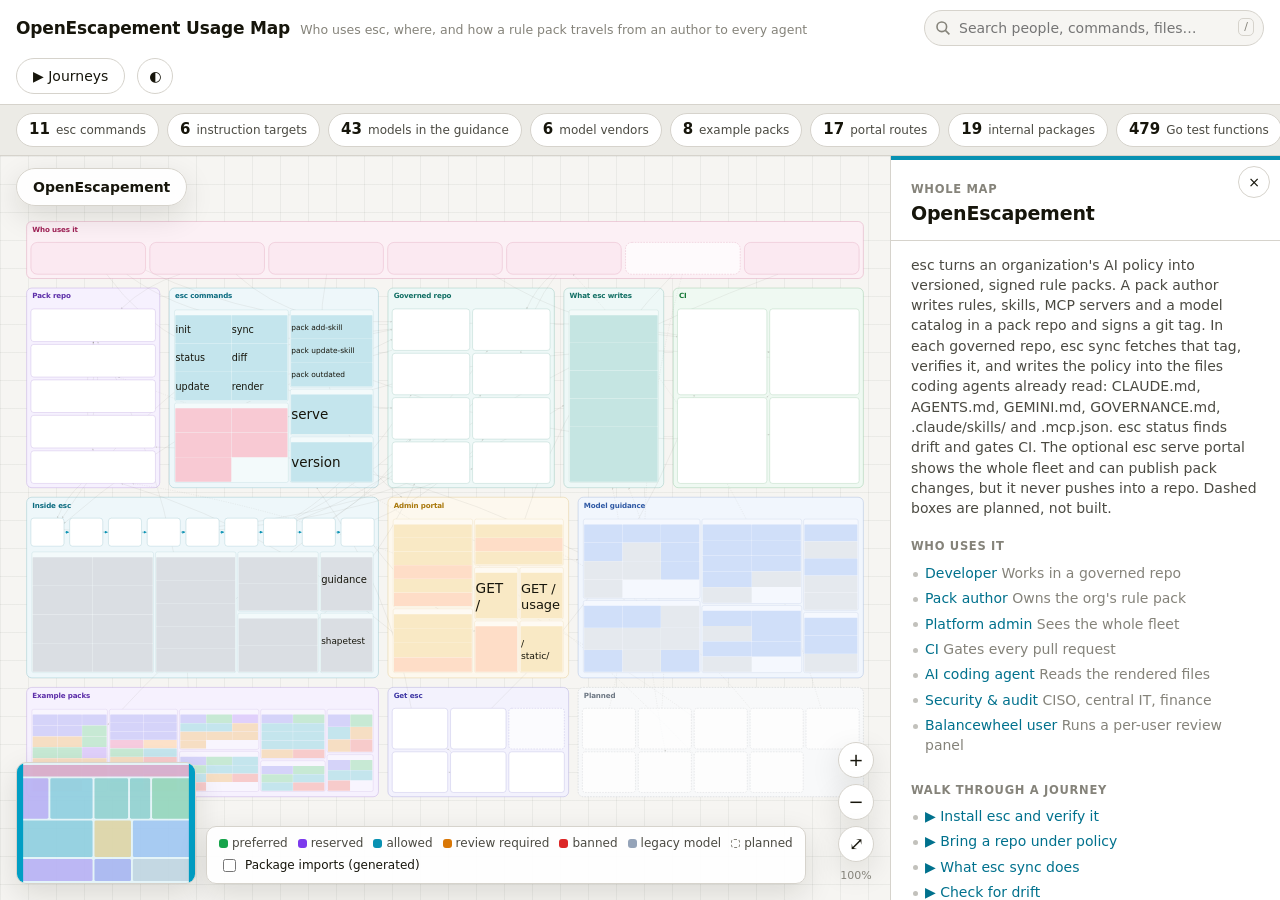
==== docs/usage-map/index.html @ 92bf3b39 "docs(usage-map): an interactive map of who uses esc and how Add docs/usage-map/, a zoomable page tha" ====
<!doctype html>
<html lang="en">
<head>
<meta charset="utf-8">
<meta name="viewport" content="width=device-width, initial-scale=1, viewport-fit=cover">
<title>OpenEscapement Usage Map</title>
<!-- Open this file straight from disk. Generated parts: data.generated.js (gitignored;
     go run ./docs/usage-map/gen --open). People, places, services and journeys: infra.js. Engine: app.js. -->
<style>
:root {
  color-scheme: light;
  --bg: #f6f5f2; --ground: #ecebe6; --surface: #ffffff; --ink: #16150b; --ink-2: #4b4a42; --ink-3: #85837a;
  --line: #d6d3cc; --accent: #009ec4; --accent-ink: #00718d; --focus: #009ec4; --warn: #b45309;
  --grid: rgba(22, 21, 11, .05);
  --person: #db2777; --core: #0891b2; --author: #7c3aed; --repo: #0d9488; --ci: #16a34a; --portal: #e8a20c;
  --release: #4f46e5; --vendor: #3b78e7; --observe: #e11d48; --data: #64748b; --ext: #f38020; --plan: #94a3b8;
  --shadow: 0 10px 30px rgba(22, 21, 11, .12);
}
@media (prefers-color-scheme: dark) {
  :root:not([data-theme="light"]) {
    color-scheme: dark;
    --bg: #0f1115; --ground: #14171d; --surface: #1a1e26; --ink: #eef0f3; --ink-2: #b5bac4; --ink-3: #7d8491;
    --line: #2c323d; --accent: #38bdf8; --accent-ink: #7dd3fc; --focus: #38bdf8; --warn: #fbbf24;
    --grid: rgba(255, 255, 255, .035); --shadow: 0 10px 30px rgba(0, 0, 0, .45);
  }
}
:root[data-theme="dark"] {
  color-scheme: dark;
  --bg: #0f1115; --ground: #14171d; --surface: #1a1e26; --ink: #eef0f3; --ink-2: #b5bac4; --ink-3: #7d8491;
  --line: #2c323d; --accent: #38bdf8; --accent-ink: #7dd3fc; --focus: #38bdf8; --warn: #fbbf24;
  --grid: rgba(255, 255, 255, .035); --shadow: 0 10px 30px rgba(0, 0, 0, .45);
}
* { box-sizing: border-box; }
[hidden] { display: none !important; }
html, body { height: 100%; margin: 0; }
body {
  background: var(--bg); color: var(--ink);
  font: 14px/1.45 ui-sans-serif, system-ui, -apple-system, "Segoe UI", Roboto, "Helvetica Neue", Arial, sans-serif;
  display: flex; flex-direction: column; overflow: hidden;
  padding-top: env(safe-area-inset-top, 0px);
}
button { font: inherit; color: inherit; }
:focus-visible { outline: 2px solid var(--focus); outline-offset: 2px; }
code, .mono, pre { font-family: ui-monospace, SFMono-Regular, Menlo, Consolas, monospace; }

/* ── top bar ─────────────────────────────────────────── */
.topbar {
  display: flex; align-items: center; gap: 12px; padding: 10px 16px;
  border-bottom: 1px solid var(--line); background: var(--surface); position: relative; z-index: 5; flex-wrap: wrap;
}
.brand { display: flex; align-items: baseline; gap: 10px; margin-right: auto; min-width: 0; }
.brand h1 { font-size: 17px; margin: 0; letter-spacing: -.01em; white-space: nowrap; }
.brand span { color: var(--ink-3); font-size: 12.5px; white-space: nowrap; overflow: hidden; text-overflow: ellipsis; }
.search-wrap { position: relative; flex: 0 1 340px; min-width: 180px; }
#search {
  width: 100%; height: 36px; border-radius: 99px; border: 1px solid var(--line); background: var(--bg);
  color: var(--ink); padding: 0 14px 0 34px; font: inherit;
}
#search:focus { border-color: var(--accent); outline: none; box-shadow: 0 0 0 3px color-mix(in srgb, var(--accent) 22%, transparent); }
.search-wrap svg { position: absolute; left: 11px; top: 10px; width: 16px; height: 16px; color: var(--ink-3); pointer-events: none; }
.kbd { position: absolute; right: 10px; top: 8px; font-size: 11px; color: var(--ink-3); border: 1px solid var(--line); border-radius: 5px; padding: 0 5px; pointer-events: none; }
#results {
  position: absolute; top: 42px; left: 0; right: 0; max-height: 60vh; overflow: auto; margin: 0; padding: 6px;
  list-style: none; background: var(--surface); border: 1px solid var(--line); border-radius: 12px; box-shadow: var(--shadow); z-index: 20;
}
#results li { display: flex; justify-content: space-between; gap: 10px; padding: 7px 10px; border-radius: 8px; cursor: pointer; }
#results li span { color: var(--ink-3); font-size: 12px; white-space: nowrap; }
#results li b { font-weight: 600; overflow: hidden; text-overflow: ellipsis; white-space: nowrap; }
#results li[aria-selected="true"], #results li:hover { background: color-mix(in srgb, var(--accent) 12%, transparent); }
#results li.empty { cursor: default; }
.btn {
  height: 36px; padding: 0 16px; border-radius: 99px; border: 1px solid var(--line); background: var(--surface);
  cursor: pointer; white-space: nowrap; display: inline-flex; align-items: center; gap: 6px;
}
.btn:hover { border-color: var(--ink-3); }
.btn.primary { background: var(--ink); color: var(--bg); border-color: var(--ink); }
.btn:disabled { opacity: .4; cursor: default; }
.icon { width: 36px; height: 36px; border-radius: 50%; border: 1px solid var(--line); background: var(--surface); cursor: pointer; display: inline-grid; place-items: center; padding: 0; }
.menu-wrap { position: relative; }
#flow-menu {
  position: absolute; right: 0; top: 42px; width: 260px; padding: 6px; background: var(--surface); border: 1px solid var(--line);
  border-radius: 12px; box-shadow: var(--shadow); z-index: 20; display: grid;
}
#flow-menu button { text-align: left; border: 0; background: none; padding: 9px 12px; border-radius: 8px; cursor: pointer; }
#flow-menu button:hover { background: color-mix(in srgb, var(--accent) 12%, transparent); }

/* ── stats strip ─────────────────────────────────────── */
#stats { display: flex; gap: 8px; padding: 8px 16px; overflow-x: auto; border-bottom: 1px solid var(--line); background: var(--ground); scrollbar-width: none; }
.stat-chip {
  display: flex; align-items: baseline; gap: 6px; padding: 5px 12px; border-radius: 99px; border: 1px solid var(--line);
  background: var(--surface); cursor: pointer; white-space: nowrap;
}
.stat-chip b { font-size: 15px; font-variant-numeric: tabular-nums; }
.stat-chip span { color: var(--ink-2); font-size: 12px; }
.stat-chip:hover { border-color: var(--accent); }

/* ── stage ───────────────────────────────────────────── */
.stage { flex: 1; display: flex; min-height: 0; position: relative; }
.canvas-wrap { flex: 1; position: relative; min-width: 0; overflow: hidden; background-color: var(--bg);
  background-image: linear-gradient(var(--grid) 1px, transparent 1px), linear-gradient(90deg, var(--grid) 1px, transparent 1px);
  background-size: 28px 28px; }
#map { width: 100%; height: 100%; display: block; touch-action: none; cursor: grab; user-select: none; -webkit-user-select: none; }
#map.panning { cursor: grabbing; }
#crumbs {
  position: absolute; left: 16px; top: 12px; display: flex; align-items: center; gap: 4px; flex-wrap: wrap; max-width: calc(100% - 32px);
  background: color-mix(in srgb, var(--surface) 90%, transparent); backdrop-filter: blur(8px); border: 1px solid var(--line);
  padding: 4px 6px; border-radius: 99px; box-shadow: var(--shadow);
}
#crumbs button { border: 0; background: none; padding: 4px 10px; border-radius: 99px; cursor: pointer; color: var(--ink-2); }
#crumbs button:hover { background: color-mix(in srgb, var(--accent) 12%, transparent); color: var(--ink); }
#crumbs button[aria-current] { color: var(--ink); font-weight: 600; }
#crumbs .sep { color: var(--ink-3); }
.controls { position: absolute; right: 16px; bottom: calc(16px + env(safe-area-inset-bottom, 0px)); display: flex; flex-direction: column; gap: 6px; align-items: center; }
.controls .icon { box-shadow: var(--shadow); font-size: 18px; }
#zoom-level { font-size: 11px; color: var(--ink-3); font-variant-numeric: tabular-nums; }
.legend {
  position: absolute; left: 16px; bottom: calc(16px + env(safe-area-inset-bottom, 0px)); display: flex; gap: 10px; align-items: flex-end; flex-wrap: wrap;
}
#minimap { width: 180px; height: 122px; background: color-mix(in srgb, var(--surface) 92%, transparent); border: 1px solid var(--line); border-radius: 10px; box-shadow: var(--shadow); cursor: crosshair; }
.mm-c { opacity: .35; }
.mm-view { fill: color-mix(in srgb, var(--accent) 10%, transparent); stroke: var(--accent); stroke-width: 14; vector-effect: non-scaling-stroke; }
.key {
  background: color-mix(in srgb, var(--surface) 92%, transparent); border: 1px solid var(--line); border-radius: 10px; box-shadow: var(--shadow);
  padding: 8px 12px; font-size: 12px; display: grid; gap: 4px; color: var(--ink-2);
}
.key label { display: flex; gap: 6px; align-items: center; cursor: pointer; color: var(--ink); }
.key .row { display: flex; gap: 10px; flex-wrap: wrap; }
.dot { display: inline-block; width: 9px; height: 9px; border-radius: 3px; vertical-align: -1px; margin-right: 4px; }
.flow-on .legend { display: none; }
#tip {
  position: absolute; pointer-events: none; background: var(--ink); color: var(--bg); padding: 6px 10px; border-radius: 8px;
  font-size: 12px; display: grid; max-width: 240px; z-index: 6;
}
#tip span { opacity: .7; font-size: 11px; }
#flowbar {
  position: absolute; left: 50%; transform: translateX(-50%); bottom: calc(16px + env(safe-area-inset-bottom, 0px)); width: min(560px, calc(100% - 32px));
  background: var(--surface); border: 1px solid var(--line); border-radius: 16px; box-shadow: var(--shadow); padding: 14px 16px; z-index: 7;
}
.fb-top { display: flex; align-items: center; gap: 8px; }
.fb-top .icon { margin-left: auto; width: 30px; height: 30px; }
.fb-desc { margin: 2px 0 8px; font-size: 12.5px; }
.fb-text { margin: 0 0 10px; }
.fb-dots { display: flex; gap: 5px; margin-bottom: 10px; flex-wrap: wrap; }
.fb-dots button { width: 22px; height: 6px; border-radius: 3px; border: 0; background: var(--line); cursor: pointer; padding: 0; }
.fb-dots button.on { background: var(--accent); }
.fb-ctrl { display: flex; gap: 8px; justify-content: flex-end; }

/* ── panel ───────────────────────────────────────────── */
#panel {
  width: 390px; flex: none; border-left: 1px solid var(--line); background: var(--surface); overflow: auto; display: none;
  padding-bottom: env(safe-area-inset-bottom, 0px);
}
#panel.open { display: block; }
#panel-close { position: sticky; top: 10px; float: right; margin: 10px 10px 0 0; z-index: 2; width: 32px; height: 32px; }
#panel-open { display: none; }
.stage:not(:has(#panel.open)) #panel-open { display: inline-grid; position: absolute; right: 16px; top: 12px; box-shadow: var(--shadow); }
.p-head { padding: 18px 20px 12px; border-bottom: 1px solid var(--line); border-top: 4px solid var(--tone); }
.p-head h2 { margin: 2px 0 0; font-size: 19px; letter-spacing: -.01em; overflow-wrap: anywhere; }
.p-kind { font-size: 11.5px; text-transform: uppercase; letter-spacing: .06em; color: var(--ink-3); font-weight: 600; }
.p-desc { margin: 14px 20px 4px; color: var(--ink-2); }
.p-sec { padding: 10px 20px; }
.p-sec h3 { font-size: 11.5px; text-transform: uppercase; letter-spacing: .06em; color: var(--ink-3); margin: 6px 0 8px; }
.p-list { margin: 0; padding: 0; list-style: none; display: grid; gap: 5px; }
.p-list li { position: relative; padding-left: 14px; }
.p-list.actions li { display: flex; flex-wrap: wrap; align-items: baseline; gap: 4px; padding-left: 0; }
.p-list:not(.actions) > li::before { content: ""; position: absolute; left: 2px; top: .62em; width: 5px; height: 5px; border-radius: 50%; background: var(--ink-3); opacity: .5; }
.linkish { border: 0; background: none; padding: 0; color: var(--accent-ink); cursor: pointer; text-align: left; font-weight: 500; }
.linkish:hover { text-decoration: underline; }
.muted { color: var(--ink-3); }
.dir { color: var(--ink-3); width: 1.1em; display: inline-block; }
.file { display: inline-flex; gap: 8px; align-items: baseline; min-width: 0; }
.file a { color: var(--accent-ink); font-family: ui-monospace, SFMono-Regular, Menlo, monospace; font-size: 12px; word-break: break-all; text-decoration: none; }
.file a:hover { text-decoration: underline; }
.file a.editor { font-family: inherit; font-size: 11px; color: var(--ink-3); border: 1px solid var(--line); border-radius: 99px; padding: 0 7px; }
.chips { display: flex; flex-wrap: wrap; gap: 5px; }
.chip { font-size: 11.5px; border: 1px solid var(--line); border-radius: 99px; padding: 1px 8px; background: var(--bg); }
.chip.flag { font-size: 10.5px; padding: 0 6px; }
.chip.warn { color: var(--warn); border-color: color-mix(in srgb, var(--warn) 45%, var(--line)); }
.p-filter { width: 100%; height: 34px; border: 1px solid var(--line); border-radius: 8px; background: var(--bg); color: var(--ink); padding: 0 10px; margin-bottom: 8px; font: inherit; }
.p-filter:focus { outline: none; border-color: var(--accent); }
.code { background: var(--bg); border: 1px solid var(--line); border-radius: 8px; padding: 10px 12px; margin: 0; font-size: 12px; white-space: pre-wrap; word-break: break-all; }
.stat-grid { display: grid; grid-template-columns: 1fr 1fr; gap: 8px; padding: 12px 20px 0; }
.stat { border: 1px solid var(--line); border-radius: 10px; padding: 10px 12px; display: grid; }
.stat b { font-size: 22px; font-variant-numeric: tabular-nums; }
.stat span { color: var(--ink-3); font-size: 12px; }
.missing { margin: auto; max-width: 520px; padding: 24px; }
.missing h2 { margin: 0 0 8px; }
.missing p { color: var(--ink-2); }
.planned-note { margin: 14px 20px 0; padding: 8px 12px; border: 1px dashed var(--warn); border-radius: 8px; color: var(--warn); font-size: 12.5px; }
.p-plain { margin: 0; color: var(--ink-2); }
.fb-cmd { margin: 0 0 10px; }
.gen { padding: 14px 20px 22px; font-size: 11.5px; color: var(--ink-3); border-top: 1px solid var(--line); margin-top: 12px; }

/* ── SVG map ─────────────────────────────────────────── */
#map text { fill: var(--ink); font-family: ui-sans-serif, system-ui, -apple-system, "Segoe UI", Roboto, sans-serif; pointer-events: none; }
.tone-person { --tone: var(--person); } .tone-core { --tone: var(--core); } .tone-author { --tone: var(--author); }
.tone-repo { --tone: var(--repo); } .tone-ci { --tone: var(--ci); } .tone-portal { --tone: var(--portal); }
.tone-release { --tone: var(--release); } .tone-vendor { --tone: var(--vendor); } .tone-observe { --tone: var(--observe); }
.tone-data { --tone: var(--data); } .tone-ext { --tone: var(--ext); } .tone-plan { --tone: var(--plan); }
.mm-c { fill: var(--tone); }
.cluster-bg { fill: color-mix(in srgb, var(--tone) 7%, var(--surface)); stroke: color-mix(in srgb, var(--tone) 45%, var(--line)); stroke-width: 1.5; }
.cluster { cursor: zoom-in; }
.cl-title { font-weight: 700; letter-spacing: -.02em; }
#map .cl-title { fill: color-mix(in srgb, var(--tone) 70%, var(--ink)); }
#map .cl-sub { fill: var(--ink-2); }
.node { cursor: pointer; }
.node-bg { fill: var(--surface); stroke: color-mix(in srgb, var(--tone) 40%, var(--line)); stroke-width: 1.2; transition: stroke .15s, stroke-width .15s; }
.node:hover .node-bg, .node.hl .node-bg { stroke: var(--tone); stroke-width: 2.4; }
.node.peer .node-bg { stroke: var(--accent); stroke-width: 2; }
#map .n-title { font-weight: 650; }
#map .n-sub { fill: var(--ink-2); }
#map .n-fact { fill: var(--ink-2); }
.group-bg { fill: color-mix(in srgb, var(--tone) 5%, var(--surface)); stroke: color-mix(in srgb, var(--tone) 35%, var(--line)); stroke-width: .8; }
.group { cursor: zoom-in; }
.group:hover .group-bg, .group.hl .group-bg { stroke: var(--tone); stroke-width: 1.4; }
.group.peer .group-bg { stroke: var(--accent); stroke-width: 1.4; }
#map .grp-title { font-weight: 650; fill: color-mix(in srgb, var(--tone) 60%, var(--ink)); }
.item { cursor: pointer; --c: var(--core); }
.item-bg { fill: color-mix(in srgb, var(--c) 24%, var(--surface)); stroke: none; }
.item:hover .item-bg, .item.hl .item-bg { stroke: var(--ink); stroke-width: .5; }
.item.peer .item-bg { stroke: var(--accent); stroke-width: .6; }
#map .item-detail { fill: var(--ink-2); font-family: ui-monospace, SFMono-Regular, Menlo, monospace; }
.persona .node-bg { fill: color-mix(in srgb, var(--tone) 10%, var(--surface)); }
/* planned parts: dashed outline, faded fill, a PLANNED tag */
.planned > .node-bg, .planned > .cluster-bg, .planned > .group-bg { stroke-dasharray: 7 5; }
.planned > .node-bg, .planned > .group-bg { fill: color-mix(in srgb, var(--surface) 70%, transparent); }
.item.planned .item-bg { fill: color-mix(in srgb, var(--c) 10%, var(--surface)); stroke: color-mix(in srgb, var(--c) 50%, var(--line)); stroke-width: .3; stroke-dasharray: 1 .8; }
#map .planned-tag { fill: var(--warn); font-weight: 700; letter-spacing: .08em; }
.dot.planned-dot { background: transparent; border: 1.5px dashed var(--ink-3); }
.edge.kind-planned .edge-line { stroke-dasharray: 5 5; }
.pipe { stroke: var(--tone, var(--core)); stroke-width: 2.5; fill: none; }

.edge-line { fill: none; stroke: var(--ink-3); stroke-width: 1.4; opacity: .32; transition: opacity .15s; }
.edge.kind-retired .edge-line { stroke-dasharray: 5 5; }
.edge.derived { display: none; }
.edge.derived .edge-line { stroke: var(--accent); stroke-width: .8; }
.show-derived .edge.derived, .edge.derived.hl { display: inline; }
.show-derived .edge.derived .edge-line { opacity: .16; }
.edge-label { display: none; }
#map .edge-label { fill: var(--ink-2); paint-order: stroke; stroke: var(--bg); stroke-width: 3px; font-weight: 600; }
.edge.hl .edge-label { display: inline; }
.edge.hl .edge-line { opacity: 1; stroke: var(--accent); stroke-width: 2.4; stroke-dasharray: 7 5; animation: march 1s linear infinite; }
.edge.derived.hl .edge-line { stroke-width: 1.2; }
.focusing .edge:not(.hl) .edge-line { opacity: .07; }
@keyframes march { to { stroke-dashoffset: -12; } }
.flow-line { fill: none; stroke: var(--observe); stroke-width: 3.5; stroke-dasharray: 9 6; animation: march 0.9s linear infinite; }
.flow-badge circle { fill: var(--observe); }
#map .flow-badge text { fill: #fff; font-weight: 700; }
/* Edges never take clicks or hover, so a raised edge cannot block the box under it. */
.layer-edges, .layer-edgesTop { pointer-events: none; }
.flowing .layer-edges, .flowing .layer-edgesTop { opacity: .25; }
.flowing .node:not(.in-flow), .flowing .item:not(.in-flow), .flowing .group:not(.in-flow) { opacity: .45; }
.flow-now .node-bg, .flow-now .group-bg, .flow-now .item-bg { stroke: var(--observe) !important; stroke-width: 3 !important; }
@media (prefers-reduced-motion: reduce) { .edge.hl .edge-line, .flow-line { animation: none; } }

/* level of detail: app.js sets hide-<tier> when that text tier is too small to read */
.hide-t30 .t30, .hide-t22 .t22, .hide-t16 .t16, .hide-t12 .t12, .hide-t9 .t9, .hide-t7 .t7, .hide-t5_5 .t5_5,
.hide-t4_2 .t4_2, .hide-t3_2 .t3_2, .hide-t2_4 .t2_4, .hide-t1_8 .t1_8, .hide-t1_3 .t1_3 { display: none; }
.huge-t30 .t30, .huge-t22 .t22, .huge-t16 .t16, .huge-t12 .t12, .huge-t9 .t9 { opacity: .12; }

/* ── small screens: the panel becomes a bottom sheet ─── */
@media (max-width: 760px) {
  .brand span, .kbd, #stats { display: none; }
  .topbar { gap: 8px; padding: 8px 12px; }
  .search-wrap { order: 3; flex: 1 0 100%; }
  #panel { position: absolute; left: 0; right: 0; bottom: 0; width: auto; max-height: 58%; border-left: 0; border-top: 1px solid var(--line);
    border-radius: 16px 16px 0 0; box-shadow: var(--shadow); z-index: 8; }
  .key { display: none; }
  #minimap { width: 120px; height: 82px; }
  .stage:not(:has(#panel.open)) #panel-open { top: auto; bottom: calc(16px + env(safe-area-inset-bottom, 0px)); right: 66px; }
}
</style>
</head>
<body>
<header class="topbar">
  <div class="brand"><h1 id="brand-title"></h1><span id="brand-sub"></span></div>
  <div class="search-wrap">
    <svg viewBox="0 0 20 20" fill="none" stroke="currentColor" stroke-width="2" aria-hidden="true"><circle cx="8.5" cy="8.5" r="6"/><path d="m13 13 5 5"/></svg>
    <input id="search" type="search" placeholder="Search people, commands, files…" autocomplete="off" aria-label="Search the map" aria-controls="results">
    <span class="kbd">/</span>
    <ul id="results" role="listbox" hidden></ul>
  </div>
  <div class="menu-wrap">
    <button id="flows-btn" class="btn" type="button" aria-haspopup="menu" aria-expanded="false">▶ Journeys</button>
    <div id="flow-menu" role="menu" hidden></div>
  </div>
  <button id="theme" class="icon" type="button" aria-label="Switch light or dark theme">◐</button>
</header>
<nav id="stats" aria-label="Size of the system"></nav>
<main class="stage">
  <div class="canvas-wrap">
    <svg id="map" role="img" aria-label="Zoomable usage map">
      <defs>
        <marker id="arrow" viewBox="0 0 10 10" refX="9" refY="5" markerWidth="6" markerHeight="6" orient="auto-start-reverse"><path d="M0,0 L10,5 L0,10 z" fill="var(--ink-3)"/></marker>
        <marker id="arrow-pipe" viewBox="0 0 10 10" refX="9" refY="5" markerWidth="5" markerHeight="5" orient="auto"><path d="M0,0 L10,5 L0,10 z" fill="var(--core)"/></marker>
        <marker id="arrow-flow" viewBox="0 0 10 10" refX="9" refY="5" markerWidth="4" markerHeight="4" orient="auto"><path d="M0,0 L10,5 L0,10 z" fill="var(--observe)"/></marker>
      </defs>
      <g id="world"></g>
    </svg>
    <nav id="crumbs" aria-label="Where you are"></nav>
    <div id="tip" hidden></div>
    <div class="legend">
      <svg id="minimap" aria-label="Overview: click to move there"></svg>
      <div class="key">
        <div class="row" id="key-rows"></div>
        <label><input id="toggle-derived" type="checkbox"> <span id="derived-label"></span></label>
      </div>
    </div>
    <div class="controls">
      <button id="zoom-in" class="icon" type="button" aria-label="Zoom in">+</button>
      <button id="zoom-out" class="icon" type="button" aria-label="Zoom out">−</button>
      <button id="zoom-fit" class="icon" type="button" aria-label="Show the whole system">⤢</button>
      <span id="zoom-level" aria-live="polite"></span>
    </div>
    <section id="flowbar" hidden aria-live="polite"></section>
    <button id="panel-open" class="icon" type="button" aria-label="Show details">i</button>
  </div>
  <aside id="panel" class="open" aria-label="Details">
    <button id="panel-close" class="icon" type="button" aria-label="Hide details">×</button>
    <div id="panel-body"></div>
    <p id="gen-info" class="gen"></p>
  </aside>
</main>
<script src="data.generated.js"></script>
<script src="infra.js"></script>
<script src="app.js"></script>
</body>
</html>
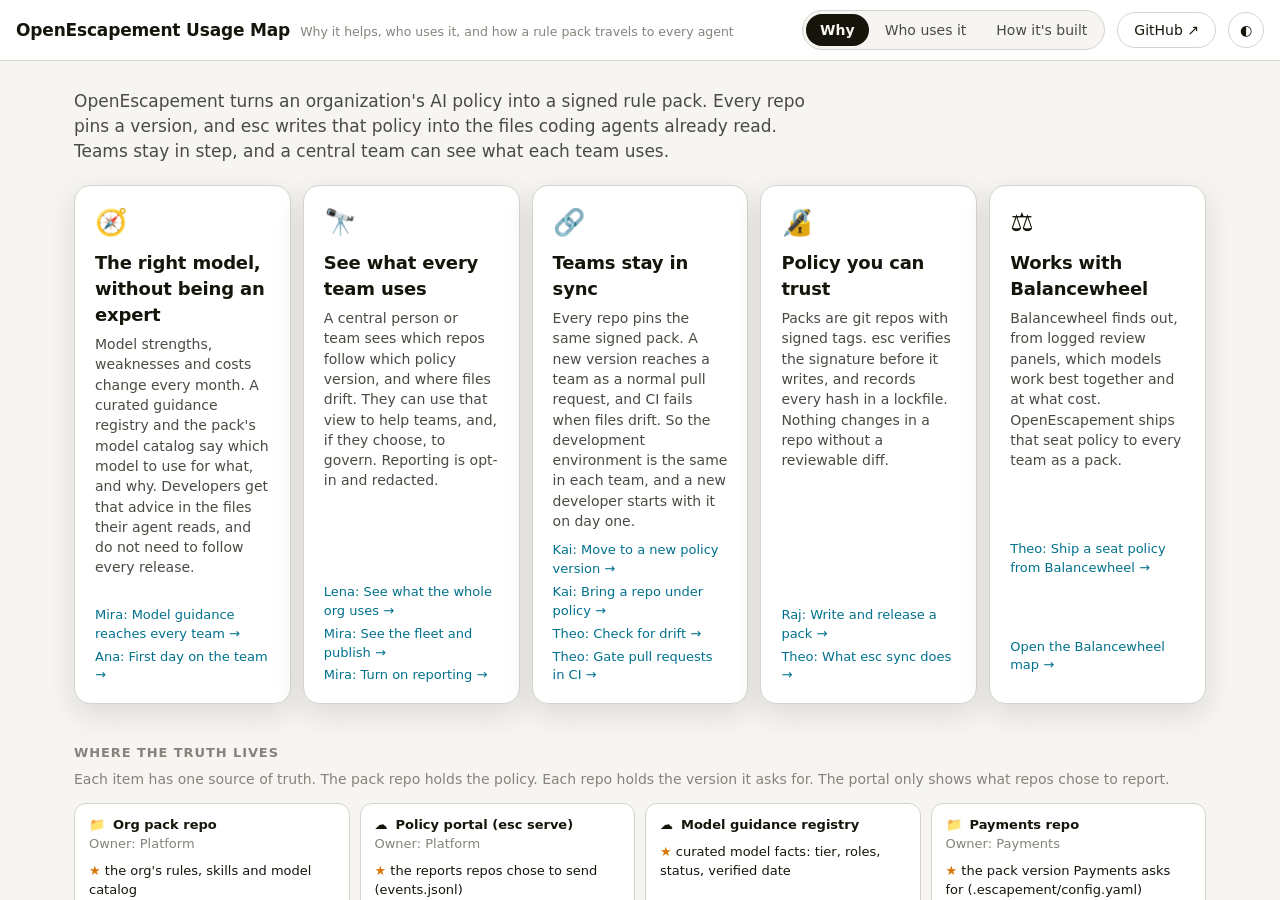
==== commit 9054bb86: "docs(usage-map): the map tells why, who and how The map showed the architecture and the journeys on " ====
--- a/docs/usage-map/index.html
+++ b/docs/usage-map/index.html
@@ -4,8 +4,9 @@
 <meta charset="utf-8">
 <meta name="viewport" content="width=device-width, initial-scale=1, viewport-fit=cover">
 <title>OpenEscapement Usage Map</title>
-<!-- Open this file straight from disk. Generated parts: data.generated.js (gitignored;
-     go run ./docs/usage-map/gen --open). People, places, services and journeys: infra.js. Engine: app.js. -->
+<!-- Open this file straight from disk. Generated parts: data.generated.js (committed; regenerate with
+     go run ./docs/usage-map/gen --open). Map boxes: infra.js. Map engine: app.js.
+     Why and Who tabs: stories-data.js (strict JSON, checked by the generator) drawn by stories.js. -->
 <style>
 :root {
   color-scheme: light;
@@ -48,10 +49,10 @@
   display: flex; align-items: center; gap: 12px; padding: 10px 16px;
   border-bottom: 1px solid var(--line); background: var(--surface); position: relative; z-index: 5; flex-wrap: wrap;
 }
-.brand { display: flex; align-items: baseline; gap: 10px; margin-right: auto; min-width: 0; }
-.brand h1 { font-size: 17px; margin: 0; letter-spacing: -.01em; white-space: nowrap; }
+.brand { display: flex; align-items: baseline; gap: 10px; margin-right: auto; min-width: 0; flex: 1 1 0; overflow: hidden; }
+.brand h1 { font-size: 17px; margin: 0; letter-spacing: -.01em; white-space: nowrap; overflow: hidden; text-overflow: ellipsis; min-width: 0; }
 .brand span { color: var(--ink-3); font-size: 12.5px; white-space: nowrap; overflow: hidden; text-overflow: ellipsis; }
-.search-wrap { position: relative; flex: 0 1 340px; min-width: 180px; }
+.search-wrap { position: relative; flex: 0 1 280px; min-width: 150px; }
 #search {
   width: 100%; height: 36px; border-radius: 99px; border: 1px solid var(--line); background: var(--bg);
   color: var(--ink); padding: 0 14px 0 34px; font: inherit;
@@ -76,13 +77,6 @@
 .btn.primary { background: var(--ink); color: var(--bg); border-color: var(--ink); }
 .btn:disabled { opacity: .4; cursor: default; }
 .icon { width: 36px; height: 36px; border-radius: 50%; border: 1px solid var(--line); background: var(--surface); cursor: pointer; display: inline-grid; place-items: center; padding: 0; }
-.menu-wrap { position: relative; }
-#flow-menu {
-  position: absolute; right: 0; top: 42px; width: 260px; padding: 6px; background: var(--surface); border: 1px solid var(--line);
-  border-radius: 12px; box-shadow: var(--shadow); z-index: 20; display: grid;
-}
-#flow-menu button { text-align: left; border: 0; background: none; padding: 9px 12px; border-radius: 8px; cursor: pointer; }
-#flow-menu button:hover { background: color-mix(in srgb, var(--accent) 12%, transparent); }
 
 /* ── stats strip ─────────────────────────────────────── */
 #stats { display: flex; gap: 8px; padding: 8px 16px; overflow-x: auto; border-bottom: 1px solid var(--line); background: var(--ground); scrollbar-width: none; }
@@ -126,24 +120,11 @@
 .key label { display: flex; gap: 6px; align-items: center; cursor: pointer; color: var(--ink); }
 .key .row { display: flex; gap: 10px; flex-wrap: wrap; }
 .dot { display: inline-block; width: 9px; height: 9px; border-radius: 3px; vertical-align: -1px; margin-right: 4px; }
-.flow-on .legend { display: none; }
 #tip {
   position: absolute; pointer-events: none; background: var(--ink); color: var(--bg); padding: 6px 10px; border-radius: 8px;
   font-size: 12px; display: grid; max-width: 240px; z-index: 6;
 }
 #tip span { opacity: .7; font-size: 11px; }
-#flowbar {
-  position: absolute; left: 50%; transform: translateX(-50%); bottom: calc(16px + env(safe-area-inset-bottom, 0px)); width: min(560px, calc(100% - 32px));
-  background: var(--surface); border: 1px solid var(--line); border-radius: 16px; box-shadow: var(--shadow); padding: 14px 16px; z-index: 7;
-}
-.fb-top { display: flex; align-items: center; gap: 8px; }
-.fb-top .icon { margin-left: auto; width: 30px; height: 30px; }
-.fb-desc { margin: 2px 0 8px; font-size: 12.5px; }
-.fb-text { margin: 0 0 10px; }
-.fb-dots { display: flex; gap: 5px; margin-bottom: 10px; flex-wrap: wrap; }
-.fb-dots button { width: 22px; height: 6px; border-radius: 3px; border: 0; background: var(--line); cursor: pointer; padding: 0; }
-.fb-dots button.on { background: var(--accent); }
-.fb-ctrl { display: flex; gap: 8px; justify-content: flex-end; }
 
 /* ── panel ───────────────────────────────────────────── */
 #panel {
@@ -165,6 +146,7 @@
 .p-list.actions li { display: flex; flex-wrap: wrap; align-items: baseline; gap: 4px; padding-left: 0; }
 .p-list:not(.actions) > li::before { content: ""; position: absolute; left: 2px; top: .62em; width: 5px; height: 5px; border-radius: 50%; background: var(--ink-3); opacity: .5; }
 .linkish { border: 0; background: none; padding: 0; color: var(--accent-ink); cursor: pointer; text-align: left; font-weight: 500; }
+a.linkish { text-decoration: none; }
 .linkish:hover { text-decoration: underline; }
 .muted { color: var(--ink-3); }
 .dir { color: var(--ink-3); width: 1.1em; display: inline-block; }
@@ -188,7 +170,6 @@
 .missing p { color: var(--ink-2); }
 .planned-note { margin: 14px 20px 0; padding: 8px 12px; border: 1px dashed var(--warn); border-radius: 8px; color: var(--warn); font-size: 12.5px; }
 .p-plain { margin: 0; color: var(--ink-2); }
-.fb-cmd { margin: 0 0 10px; }
 .gen { padding: 14px 20px 22px; font-size: 11.5px; color: var(--ink-3); border-top: 1px solid var(--line); margin-top: 12px; }
 
 /* ── SVG map ─────────────────────────────────────────── */
@@ -243,26 +224,154 @@
 .edge.derived.hl .edge-line { stroke-width: 1.2; }
 .focusing .edge:not(.hl) .edge-line { opacity: .07; }
 @keyframes march { to { stroke-dashoffset: -12; } }
-.flow-line { fill: none; stroke: var(--observe); stroke-width: 3.5; stroke-dasharray: 9 6; animation: march 0.9s linear infinite; }
-.flow-badge circle { fill: var(--observe); }
-#map .flow-badge text { fill: #fff; font-weight: 700; }
 /* Edges never take clicks or hover, so a raised edge cannot block the box under it. */
 .layer-edges, .layer-edgesTop { pointer-events: none; }
-.flowing .layer-edges, .flowing .layer-edgesTop { opacity: .25; }
-.flowing .node:not(.in-flow), .flowing .item:not(.in-flow), .flowing .group:not(.in-flow) { opacity: .45; }
-.flow-now .node-bg, .flow-now .group-bg, .flow-now .item-bg { stroke: var(--observe) !important; stroke-width: 3 !important; }
-@media (prefers-reduced-motion: reduce) { .edge.hl .edge-line, .flow-line { animation: none; } }
+@media (prefers-reduced-motion: reduce) { .edge.hl .edge-line { animation: none; } }
 
 /* level of detail: app.js sets hide-<tier> when that text tier is too small to read */
 .hide-t30 .t30, .hide-t22 .t22, .hide-t16 .t16, .hide-t12 .t12, .hide-t9 .t9, .hide-t7 .t7, .hide-t5_5 .t5_5,
 .hide-t4_2 .t4_2, .hide-t3_2 .t3_2, .hide-t2_4 .t2_4, .hide-t1_8 .t1_8, .hide-t1_3 .t1_3 { display: none; }
 .huge-t30 .t30, .huge-t22 .t22, .huge-t16 .t16, .huge-t12 .t12, .huge-t9 .t9 { opacity: .12; }
 
+
+/* ── tabs ────────────────────────────────────────────── */
+.tabs { display: flex; gap: 2px; padding: 3px; border: 1px solid var(--line); border-radius: 99px; background: var(--bg); }
+.tabs button { border: 0; background: none; padding: 6px 14px; border-radius: 99px; cursor: pointer; color: var(--ink-2); white-space: nowrap; }
+.tabs button:hover { color: var(--ink); }
+.tabs button[aria-selected="true"] { background: var(--ink); color: var(--bg); font-weight: 600; }
+.btn.repo { text-decoration: none; color: var(--ink); }
+.btn.small { height: 30px; padding: 0 12px; font-size: 12.5px; text-decoration: none; color: var(--ink); }
+#tab-how { flex: 1; min-height: 0; display: flex; flex-direction: column; }
+#tab-why, #tab-who { flex: 1; min-height: 0; overflow: auto; background: var(--bg); }
+.tabpanel:focus { outline: none; }
+.page { max-width: 1180px; margin: 0 auto; padding: 28px 24px calc(48px + env(safe-area-inset-bottom, 0px)); }
+.page.story { max-width: none; }
+.why-lead { font-size: 17px; color: var(--ink-2); max-width: 760px; margin: 0 0 22px; }
+.sec-title { font-size: 13px; text-transform: uppercase; letter-spacing: .07em; color: var(--ink-3); margin: 40px 0 6px; }
+.sec-sub { margin: 0 0 14px; }
+.why-cards { display: grid; grid-template-columns: repeat(auto-fit, minmax(200px, 1fr)); gap: 12px; }
+.why-card { background: var(--surface); border: 1px solid var(--line); border-radius: 16px; padding: 18px 20px; box-shadow: var(--shadow); display: flex; flex-direction: column; }
+.why-card h2 { font-size: 18px; margin: 8px 0 6px; letter-spacing: -.01em; }
+.why-card p { margin: 0 0 10px; color: var(--ink-2); }
+.why-icon { font-size: 26px; }
+.why-links { list-style: none; padding: 0; margin: auto 0 0; display: grid; gap: 4px; font-size: 13px; }
+.why-links a, .why-out a, .person-stories a, .crumb a, .step-list a { color: var(--accent-ink); text-decoration: none; font-weight: 500; }
+.why-links a:hover, .why-out a:hover, .person-stories a:hover, .crumb a:hover { text-decoration: underline; }
+.why-out { margin-top: auto !important; font-size: 13px; }
+.truth-grid { display: grid; grid-template-columns: repeat(auto-fit, minmax(220px, 1fr)); gap: 10px; }
+.truth-card { background: var(--surface); border: 1px solid var(--line); border-radius: 12px; padding: 12px 14px; font-size: 13px; }
+.truth-card.planned { border-style: dashed; }
+.truth-card ul { margin: 8px 0 0; padding: 0; list-style: none; display: grid; gap: 3px; }
+.truth-head { display: flex; gap: 8px; align-items: center; }
+.star { color: #d97706; }
+.views { display: grid; grid-template-columns: repeat(auto-fit, minmax(220px, 1fr)); gap: 10px; }
+.view-card { display: grid; gap: 4px; padding: 14px 16px; border: 1px solid var(--line); border-radius: 12px; background: var(--surface); color: var(--ink); text-decoration: none; }
+.view-card:hover { border-color: var(--accent); }
+.view-card span { color: var(--ink-2); font-size: 13px; }
+/* org */
+.org-name { font-size: 26px; margin: 0 0 6px; letter-spacing: -.02em; }
+.teams { display: grid; grid-template-columns: repeat(auto-fit, minmax(250px, 1fr)); gap: 14px; align-items: start; }
+.team { background: var(--ground); border: 1px solid var(--line); border-radius: 16px; padding: 14px; display: grid; gap: 10px; }
+.team h2 { margin: 0; font-size: 16px; }
+.team > p { margin: -6px 0 0; font-size: 12.5px; }
+.person { background: var(--surface); border: 1px solid var(--line); border-radius: 12px; padding: 12px; }
+.person.elsewhere { opacity: .7; }
+.person-head { display: flex; gap: 10px; align-items: center; }
+.person-head .muted { font-size: 12px; }
+.avatar { width: 30px; height: 30px; border-radius: 50%; display: inline-grid; place-items: center; font-weight: 700; color: var(--bg); background: var(--person); flex: none; }
+.goal { margin: 8px 0; color: var(--ink-2); font-size: 13px; }
+.person-stories { margin: 0; padding: 0; list-style: none; display: grid; gap: 3px; font-size: 13px; }
+.person .muted a { color: var(--accent-ink); }
+.owned h3 { font-size: 11px; text-transform: uppercase; letter-spacing: .06em; color: var(--ink-3); margin: 4px 0; }
+.owned-place { font-size: 12.5px; color: var(--ink-2); }
+.story-chips { display: flex; flex-wrap: wrap; gap: 6px; margin: 4px 0 18px; }
+.story-chip { font-size: 12.5px; border: 1px solid var(--line); border-radius: 99px; padding: 4px 11px; background: var(--surface); color: var(--ink); text-decoration: none; }
+.story-chip .who { color: var(--ink-3); }
+.story-chip:hover { border-color: var(--accent); }
+.story-chip.on { background: var(--ink); color: var(--bg); border-color: var(--ink); }
+.story-chip.on .who { color: color-mix(in srgb, var(--bg) 70%, transparent); }
+.story-chip.planned { border-style: dashed; }
+/* storyboard */
+.crumb { margin: 0 0 8px; }
+.story-head h1 { font-size: 24px; margin: 0 0 6px; letter-spacing: -.02em; display: flex; gap: 10px; align-items: center; }
+.story-who { margin: 0 0 6px; display: flex; gap: 6px; align-items: center; color: var(--ink-2); }
+.story-head .why-lead { margin-bottom: 12px; }
+.legend-row { display: flex; flex-wrap: wrap; gap: 14px; font-size: 12px; color: var(--ink-2); margin-bottom: 10px; }
+.key-item { display: inline-flex; gap: 6px; align-items: center; }
+.key-item i { width: 26px; height: 0; border-top: 2.5px solid var(--k); display: inline-block; }
+.key-share { --k: var(--accent); } .key-store { --k: var(--repo); } .key-read { --k: var(--vendor); } .key-sign { --k: var(--author); }
+.key-store i { border-top-style: dashed; } .key-read i { border-top-style: dotted; } .key-sign i { border-top: 5px double var(--k); }
+.key-planned i { width: 18px; height: 12px; border: 1.5px dashed var(--ink-3); border-radius: 3px; }
+.story-body { display: flex; flex-direction: column; gap: 14px; }
+.board-frame { flex: 1; min-width: 0; display: flex; border: 1px solid var(--line); border-radius: 14px; background: var(--surface); overflow: hidden; }
+.lane-col { position: relative; flex: none; border-right: 1px solid var(--line); }
+.board-scroll { flex: 1; min-width: 0; overflow-x: auto; }
+.board { position: relative; }
+.board-svg { position: absolute; inset: 0; pointer-events: none; }
+.lane-bg { fill: transparent; } .lane-bg.odd { fill: color-mix(in srgb, var(--ink) 3.5%, transparent); }
+.col-on { fill: color-mix(in srgb, var(--accent) 8%, transparent); stroke: color-mix(in srgb, var(--accent) 40%, transparent); stroke-width: 1; }
+.lane-label { position: absolute; left: 0; right: 0; padding: 10px 10px 8px 14px; display: flex; flex-direction: column; gap: 1px; font-size: 12.5px; border-top: 1px solid var(--line); }
+.lane-label b { line-height: 1.25; }
+.lane-label .muted { font-size: 11.5px; }
+.lane-label.planned b::after { content: " (planned)"; font-weight: 400; color: var(--warn); }
+.lane-icon { font-size: 16px; }
+.lane-truth { font-size: 11px; color: var(--warn); margin-top: 2px; display: -webkit-box; -webkit-box-orient: vertical; -webkit-line-clamp: 2; overflow: hidden; }
+.lane-label.truth-now { box-shadow: inset 4px 0 0 #d97706; }
+.step-num { position: absolute; top: 6px; text-align: center; font-size: 11px; font-weight: 700; color: var(--ink-3); }
+.step-num.on { color: var(--accent-ink); }
+.step-card { position: absolute; z-index: 2; text-align: left; border: 1.5px solid var(--line); background: var(--surface); border-radius: 10px; padding: 8px 10px; cursor: pointer; overflow: hidden;
+  display: -webkit-box; -webkit-box-orient: vertical; -webkit-line-clamp: 3; font-size: 12.5px; line-height: 1.3; box-shadow: 0 2px 8px rgba(0, 0, 0, .06); }
+.step-card b { font-weight: 650; }
+.step-card:hover { border-color: var(--ink-3); }
+.step-card.on { border-color: var(--accent); box-shadow: 0 0 0 3px color-mix(in srgb, var(--accent) 25%, transparent); }
+.step-card.planned { border-style: dashed; background: color-mix(in srgb, var(--surface) 70%, transparent); }
+.mv { fill: none; stroke-width: 2; opacity: .55; }
+.mv.on { opacity: 1; stroke-width: 2.6; }
+.mv-share { stroke: var(--accent); } .mv-store { stroke: var(--repo); stroke-dasharray: 6 3; }
+.mv-read { stroke: var(--vendor); stroke-dasharray: 2 3; } .mv-sign { stroke: var(--author); stroke-width: 3.2; }
+.mk-share { fill: var(--accent); } .mk-store { fill: var(--repo); } .mk-read { fill: var(--vendor); } .mk-sign { fill: var(--author); }
+.pill { position: absolute; z-index: 3; transform: translate(-50%, -50%); max-width: 190px; font-size: 11.5px; line-height: 1.25; padding: 3px 8px; border-radius: 8px;
+  background: var(--surface); border: 1.5px solid var(--k); color: var(--ink); opacity: .72; text-align: center; }
+.pill.on { opacity: 1; box-shadow: var(--shadow); }
+.pill-share { --k: var(--accent); } .pill-store { --k: var(--repo); border-style: dashed; } .pill-read { --k: var(--vendor); border-style: dotted; } .pill-sign { --k: var(--author); border-width: 3px; border-style: double; }
+.pill-kind { font-size: 10px; text-transform: uppercase; letter-spacing: .05em; font-weight: 700; color: color-mix(in srgb, var(--k, var(--ink-3)) 75%, var(--ink)); }
+.truth-badge { position: absolute; z-index: 3; color: #d97706; font-size: 16px; opacity: .45; }
+.truth-badge.on { opacity: 1; }
+.step-panel { background: var(--surface); border: 1px solid var(--line); border-radius: 14px; padding: 16px 18px; display: grid; grid-template-columns: minmax(0, 1.2fr) minmax(0, 1fr); gap: 8px 28px; }
+.sp-main, .sp-side { display: grid; gap: 6px; align-content: start; }
+.step-panel h3 { margin: 2px 0 0; font-size: 17px; }
+.step-panel h4 { margin: 8px 0 0; font-size: 11.5px; text-transform: uppercase; letter-spacing: .06em; color: var(--ink-3); }
+.step-panel p { margin: 0; }
+.step-panel .planned-note { margin: 0; }
+.moves { list-style: none; margin: 0; padding: 0; display: grid; gap: 6px; }
+.mv-row { border-left: 3px solid var(--k); padding-left: 8px; }
+.mv-row-share { --k: var(--accent); } .mv-row-store { --k: var(--repo); } .mv-row-read { --k: var(--vendor); } .mv-row-sign { --k: var(--author); }
+.step-nav { display: flex; gap: 8px; margin-top: 8px; flex-wrap: wrap; align-items: center; }
+.step-nav .btn { text-decoration: none; color: inherit; }
+.step-nav .btn.primary { color: var(--bg); }
+.step-nav .off { opacity: .4; cursor: default; }
+.sr-only { position: absolute; width: 1px; height: 1px; overflow: hidden; clip: rect(0 0 0 0); white-space: nowrap; }
+.story-head h1:focus { outline: none; }
+.step-list .code { margin-top: 6px; }
+.step-list .btn.small { margin-top: 6px; }
+.step-list { list-style: none; padding: 0; margin: 0; display: grid; gap: 10px; }
+.step-list > li { background: var(--surface); border: 1px solid var(--line); border-radius: 12px; padding: 12px 14px; }
+.step-list > li.on { border-color: var(--accent); }
+.step-list > li.planned { border-style: dashed; }
+.step-list p { margin: 6px 0; }
+.step-list-head .n { display: inline-grid; place-items: center; width: 22px; height: 22px; border-radius: 50%; background: var(--ink); color: var(--bg); font-size: 12px; margin-right: 6px; }
+.truth-line { font-size: 12.5px; }
+
 /* ── small screens: the panel becomes a bottom sheet ─── */
 @media (max-width: 760px) {
   .brand span, .kbd, #stats { display: none; }
   .topbar { gap: 8px; padding: 8px 12px; }
-  .search-wrap { order: 3; flex: 1 0 100%; }
+  .search-wrap { order: 4; flex: 1 0 100%; }
+  .tabs { order: 3; flex: 1 0 100%; justify-content: space-between; }
+  .tabs button { flex: 1; padding: 6px 8px; }
+  .btn.repo { padding: 0 12px; }
+  .page { padding: 18px 16px calc(40px + env(safe-area-inset-bottom, 0px)); }
+  .step-panel { grid-template-columns: 1fr; }
   #panel { position: absolute; left: 0; right: 0; bottom: 0; width: auto; max-height: 58%; border-left: 0; border-top: 1px solid var(--line);
     border-radius: 16px 16px 0 0; box-shadow: var(--shadow); z-index: 8; }
   .key { display: none; }
@@ -274,18 +383,23 @@
 <body>
 <header class="topbar">
   <div class="brand"><h1 id="brand-title"></h1><span id="brand-sub"></span></div>
+  <nav class="tabs" role="tablist" aria-label="Views">
+    <button id="tabbtn-why" role="tab" type="button" data-tab="why" aria-controls="tab-why" aria-selected="true">Why</button>
+    <button id="tabbtn-who" role="tab" type="button" data-tab="who" aria-controls="tab-who" aria-selected="false" tabindex="-1">Who uses it</button>
+    <button id="tabbtn-how" role="tab" type="button" data-tab="how" aria-controls="tab-how" aria-selected="false" tabindex="-1">How it's built</button>
+  </nav>
   <div class="search-wrap">
     <svg viewBox="0 0 20 20" fill="none" stroke="currentColor" stroke-width="2" aria-hidden="true"><circle cx="8.5" cy="8.5" r="6"/><path d="m13 13 5 5"/></svg>
     <input id="search" type="search" placeholder="Search people, commands, files…" autocomplete="off" aria-label="Search the map" aria-controls="results">
     <span class="kbd">/</span>
     <ul id="results" role="listbox" hidden></ul>
   </div>
-  <div class="menu-wrap">
-    <button id="flows-btn" class="btn" type="button" aria-haspopup="menu" aria-expanded="false">▶ Journeys</button>
-    <div id="flow-menu" role="menu" hidden></div>
-  </div>
+  <a id="repo-link" class="btn repo" href="#" target="_blank" rel="noopener">GitHub ↗</a>
   <button id="theme" class="icon" type="button" aria-label="Switch light or dark theme">◐</button>
 </header>
+<section id="tab-why" class="tabpanel" role="tabpanel" aria-labelledby="tabbtn-why" tabindex="-1"></section>
+<section id="tab-who" class="tabpanel" role="tabpanel" aria-labelledby="tabbtn-who" tabindex="-1" hidden></section>
+<section id="tab-how" class="tabpanel" role="tabpanel" aria-labelledby="tabbtn-how" tabindex="-1" hidden>
 <nav id="stats" aria-label="Size of the system"></nav>
 <main class="stage">
   <div class="canvas-wrap">
@@ -293,7 +407,6 @@
       <defs>
         <marker id="arrow" viewBox="0 0 10 10" refX="9" refY="5" markerWidth="6" markerHeight="6" orient="auto-start-reverse"><path d="M0,0 L10,5 L0,10 z" fill="var(--ink-3)"/></marker>
         <marker id="arrow-pipe" viewBox="0 0 10 10" refX="9" refY="5" markerWidth="5" markerHeight="5" orient="auto"><path d="M0,0 L10,5 L0,10 z" fill="var(--core)"/></marker>
-        <marker id="arrow-flow" viewBox="0 0 10 10" refX="9" refY="5" markerWidth="4" markerHeight="4" orient="auto"><path d="M0,0 L10,5 L0,10 z" fill="var(--observe)"/></marker>
       </defs>
       <g id="world"></g>
     </svg>
@@ -312,7 +425,6 @@
       <button id="zoom-fit" class="icon" type="button" aria-label="Show the whole system">⤢</button>
       <span id="zoom-level" aria-live="polite"></span>
     </div>
-    <section id="flowbar" hidden aria-live="polite"></section>
     <button id="panel-open" class="icon" type="button" aria-label="Show details">i</button>
   </div>
   <aside id="panel" class="open" aria-label="Details">
@@ -321,8 +433,11 @@
     <p id="gen-info" class="gen"></p>
   </aside>
 </main>
+</section>
 <script src="data.generated.js"></script>
 <script src="infra.js"></script>
+<script src="stories-data.js"></script>
 <script src="app.js"></script>
+<script src="stories.js"></script>
 </body>
 </html>
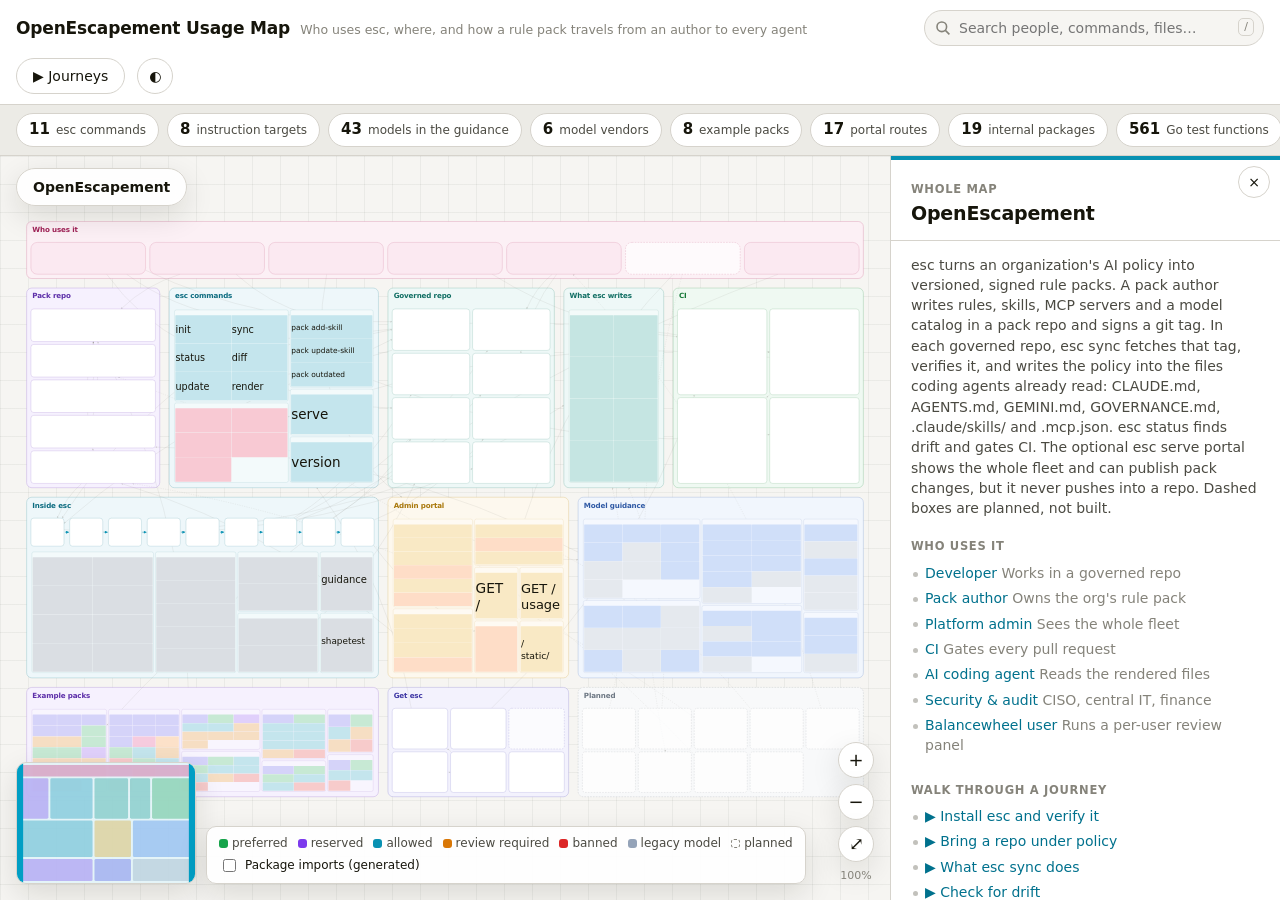
==== commit 7be024db: "Merge main into feat/rules-targets Main moved the long README reference sections into docs/reference" ====
--- a/docs/usage-map/index.html
+++ b/docs/usage-map/index.html
@@ -4,9 +4,8 @@
 <meta charset="utf-8">
 <meta name="viewport" content="width=device-width, initial-scale=1, viewport-fit=cover">
 <title>OpenEscapement Usage Map</title>
-<!-- Open this file straight from disk. Generated parts: data.generated.js (committed; regenerate with
-     go run ./docs/usage-map/gen --open). Map boxes: infra.js. Map engine: app.js.
-     Why and Who tabs: stories-data.js (strict JSON, checked by the generator) drawn by stories.js. -->
+<!-- Open this file straight from disk. Generated parts: data.generated.js (gitignored;
+     go run ./docs/usage-map/gen --open). People, places, services and journeys: infra.js. Engine: app.js. -->
 <style>
 :root {
   color-scheme: light;
@@ -49,10 +48,10 @@
   display: flex; align-items: center; gap: 12px; padding: 10px 16px;
   border-bottom: 1px solid var(--line); background: var(--surface); position: relative; z-index: 5; flex-wrap: wrap;
 }
-.brand { display: flex; align-items: baseline; gap: 10px; margin-right: auto; min-width: 0; flex: 1 1 0; overflow: hidden; }
-.brand h1 { font-size: 17px; margin: 0; letter-spacing: -.01em; white-space: nowrap; overflow: hidden; text-overflow: ellipsis; min-width: 0; }
+.brand { display: flex; align-items: baseline; gap: 10px; margin-right: auto; min-width: 0; }
+.brand h1 { font-size: 17px; margin: 0; letter-spacing: -.01em; white-space: nowrap; }
 .brand span { color: var(--ink-3); font-size: 12.5px; white-space: nowrap; overflow: hidden; text-overflow: ellipsis; }
-.search-wrap { position: relative; flex: 0 1 280px; min-width: 150px; }
+.search-wrap { position: relative; flex: 0 1 340px; min-width: 180px; }
 #search {
   width: 100%; height: 36px; border-radius: 99px; border: 1px solid var(--line); background: var(--bg);
   color: var(--ink); padding: 0 14px 0 34px; font: inherit;
@@ -77,6 +76,13 @@
 .btn.primary { background: var(--ink); color: var(--bg); border-color: var(--ink); }
 .btn:disabled { opacity: .4; cursor: default; }
 .icon { width: 36px; height: 36px; border-radius: 50%; border: 1px solid var(--line); background: var(--surface); cursor: pointer; display: inline-grid; place-items: center; padding: 0; }
+.menu-wrap { position: relative; }
+#flow-menu {
+  position: absolute; right: 0; top: 42px; width: 260px; padding: 6px; background: var(--surface); border: 1px solid var(--line);
+  border-radius: 12px; box-shadow: var(--shadow); z-index: 20; display: grid;
+}
+#flow-menu button { text-align: left; border: 0; background: none; padding: 9px 12px; border-radius: 8px; cursor: pointer; }
+#flow-menu button:hover { background: color-mix(in srgb, var(--accent) 12%, transparent); }
 
 /* ── stats strip ─────────────────────────────────────── */
 #stats { display: flex; gap: 8px; padding: 8px 16px; overflow-x: auto; border-bottom: 1px solid var(--line); background: var(--ground); scrollbar-width: none; }
@@ -120,11 +126,24 @@
 .key label { display: flex; gap: 6px; align-items: center; cursor: pointer; color: var(--ink); }
 .key .row { display: flex; gap: 10px; flex-wrap: wrap; }
 .dot { display: inline-block; width: 9px; height: 9px; border-radius: 3px; vertical-align: -1px; margin-right: 4px; }
+.flow-on .legend { display: none; }
 #tip {
   position: absolute; pointer-events: none; background: var(--ink); color: var(--bg); padding: 6px 10px; border-radius: 8px;
   font-size: 12px; display: grid; max-width: 240px; z-index: 6;
 }
 #tip span { opacity: .7; font-size: 11px; }
+#flowbar {
+  position: absolute; left: 50%; transform: translateX(-50%); bottom: calc(16px + env(safe-area-inset-bottom, 0px)); width: min(560px, calc(100% - 32px));
+  background: var(--surface); border: 1px solid var(--line); border-radius: 16px; box-shadow: var(--shadow); padding: 14px 16px; z-index: 7;
+}
+.fb-top { display: flex; align-items: center; gap: 8px; }
+.fb-top .icon { margin-left: auto; width: 30px; height: 30px; }
+.fb-desc { margin: 2px 0 8px; font-size: 12.5px; }
+.fb-text { margin: 0 0 10px; }
+.fb-dots { display: flex; gap: 5px; margin-bottom: 10px; flex-wrap: wrap; }
+.fb-dots button { width: 22px; height: 6px; border-radius: 3px; border: 0; background: var(--line); cursor: pointer; padding: 0; }
+.fb-dots button.on { background: var(--accent); }
+.fb-ctrl { display: flex; gap: 8px; justify-content: flex-end; }
 
 /* ── panel ───────────────────────────────────────────── */
 #panel {
@@ -146,7 +165,6 @@
 .p-list.actions li { display: flex; flex-wrap: wrap; align-items: baseline; gap: 4px; padding-left: 0; }
 .p-list:not(.actions) > li::before { content: ""; position: absolute; left: 2px; top: .62em; width: 5px; height: 5px; border-radius: 50%; background: var(--ink-3); opacity: .5; }
 .linkish { border: 0; background: none; padding: 0; color: var(--accent-ink); cursor: pointer; text-align: left; font-weight: 500; }
-a.linkish { text-decoration: none; }
 .linkish:hover { text-decoration: underline; }
 .muted { color: var(--ink-3); }
 .dir { color: var(--ink-3); width: 1.1em; display: inline-block; }
@@ -170,6 +188,7 @@
 .missing p { color: var(--ink-2); }
 .planned-note { margin: 14px 20px 0; padding: 8px 12px; border: 1px dashed var(--warn); border-radius: 8px; color: var(--warn); font-size: 12.5px; }
 .p-plain { margin: 0; color: var(--ink-2); }
+.fb-cmd { margin: 0 0 10px; }
 .gen { padding: 14px 20px 22px; font-size: 11.5px; color: var(--ink-3); border-top: 1px solid var(--line); margin-top: 12px; }
 
 /* ── SVG map ─────────────────────────────────────────── */
@@ -224,154 +243,26 @@
 .edge.derived.hl .edge-line { stroke-width: 1.2; }
 .focusing .edge:not(.hl) .edge-line { opacity: .07; }
 @keyframes march { to { stroke-dashoffset: -12; } }
+.flow-line { fill: none; stroke: var(--observe); stroke-width: 3.5; stroke-dasharray: 9 6; animation: march 0.9s linear infinite; }
+.flow-badge circle { fill: var(--observe); }
+#map .flow-badge text { fill: #fff; font-weight: 700; }
 /* Edges never take clicks or hover, so a raised edge cannot block the box under it. */
 .layer-edges, .layer-edgesTop { pointer-events: none; }
-@media (prefers-reduced-motion: reduce) { .edge.hl .edge-line { animation: none; } }
+.flowing .layer-edges, .flowing .layer-edgesTop { opacity: .25; }
+.flowing .node:not(.in-flow), .flowing .item:not(.in-flow), .flowing .group:not(.in-flow) { opacity: .45; }
+.flow-now .node-bg, .flow-now .group-bg, .flow-now .item-bg { stroke: var(--observe) !important; stroke-width: 3 !important; }
+@media (prefers-reduced-motion: reduce) { .edge.hl .edge-line, .flow-line { animation: none; } }
 
 /* level of detail: app.js sets hide-<tier> when that text tier is too small to read */
 .hide-t30 .t30, .hide-t22 .t22, .hide-t16 .t16, .hide-t12 .t12, .hide-t9 .t9, .hide-t7 .t7, .hide-t5_5 .t5_5,
 .hide-t4_2 .t4_2, .hide-t3_2 .t3_2, .hide-t2_4 .t2_4, .hide-t1_8 .t1_8, .hide-t1_3 .t1_3 { display: none; }
 .huge-t30 .t30, .huge-t22 .t22, .huge-t16 .t16, .huge-t12 .t12, .huge-t9 .t9 { opacity: .12; }
 
-
-/* ── tabs ────────────────────────────────────────────── */
-.tabs { display: flex; gap: 2px; padding: 3px; border: 1px solid var(--line); border-radius: 99px; background: var(--bg); }
-.tabs button { border: 0; background: none; padding: 6px 14px; border-radius: 99px; cursor: pointer; color: var(--ink-2); white-space: nowrap; }
-.tabs button:hover { color: var(--ink); }
-.tabs button[aria-selected="true"] { background: var(--ink); color: var(--bg); font-weight: 600; }
-.btn.repo { text-decoration: none; color: var(--ink); }
-.btn.small { height: 30px; padding: 0 12px; font-size: 12.5px; text-decoration: none; color: var(--ink); }
-#tab-how { flex: 1; min-height: 0; display: flex; flex-direction: column; }
-#tab-why, #tab-who { flex: 1; min-height: 0; overflow: auto; background: var(--bg); }
-.tabpanel:focus { outline: none; }
-.page { max-width: 1180px; margin: 0 auto; padding: 28px 24px calc(48px + env(safe-area-inset-bottom, 0px)); }
-.page.story { max-width: none; }
-.why-lead { font-size: 17px; color: var(--ink-2); max-width: 760px; margin: 0 0 22px; }
-.sec-title { font-size: 13px; text-transform: uppercase; letter-spacing: .07em; color: var(--ink-3); margin: 40px 0 6px; }
-.sec-sub { margin: 0 0 14px; }
-.why-cards { display: grid; grid-template-columns: repeat(auto-fit, minmax(200px, 1fr)); gap: 12px; }
-.why-card { background: var(--surface); border: 1px solid var(--line); border-radius: 16px; padding: 18px 20px; box-shadow: var(--shadow); display: flex; flex-direction: column; }
-.why-card h2 { font-size: 18px; margin: 8px 0 6px; letter-spacing: -.01em; }
-.why-card p { margin: 0 0 10px; color: var(--ink-2); }
-.why-icon { font-size: 26px; }
-.why-links { list-style: none; padding: 0; margin: auto 0 0; display: grid; gap: 4px; font-size: 13px; }
-.why-links a, .why-out a, .person-stories a, .crumb a, .step-list a { color: var(--accent-ink); text-decoration: none; font-weight: 500; }
-.why-links a:hover, .why-out a:hover, .person-stories a:hover, .crumb a:hover { text-decoration: underline; }
-.why-out { margin-top: auto !important; font-size: 13px; }
-.truth-grid { display: grid; grid-template-columns: repeat(auto-fit, minmax(220px, 1fr)); gap: 10px; }
-.truth-card { background: var(--surface); border: 1px solid var(--line); border-radius: 12px; padding: 12px 14px; font-size: 13px; }
-.truth-card.planned { border-style: dashed; }
-.truth-card ul { margin: 8px 0 0; padding: 0; list-style: none; display: grid; gap: 3px; }
-.truth-head { display: flex; gap: 8px; align-items: center; }
-.star { color: #d97706; }
-.views { display: grid; grid-template-columns: repeat(auto-fit, minmax(220px, 1fr)); gap: 10px; }
-.view-card { display: grid; gap: 4px; padding: 14px 16px; border: 1px solid var(--line); border-radius: 12px; background: var(--surface); color: var(--ink); text-decoration: none; }
-.view-card:hover { border-color: var(--accent); }
-.view-card span { color: var(--ink-2); font-size: 13px; }
-/* org */
-.org-name { font-size: 26px; margin: 0 0 6px; letter-spacing: -.02em; }
-.teams { display: grid; grid-template-columns: repeat(auto-fit, minmax(250px, 1fr)); gap: 14px; align-items: start; }
-.team { background: var(--ground); border: 1px solid var(--line); border-radius: 16px; padding: 14px; display: grid; gap: 10px; }
-.team h2 { margin: 0; font-size: 16px; }
-.team > p { margin: -6px 0 0; font-size: 12.5px; }
-.person { background: var(--surface); border: 1px solid var(--line); border-radius: 12px; padding: 12px; }
-.person.elsewhere { opacity: .7; }
-.person-head { display: flex; gap: 10px; align-items: center; }
-.person-head .muted { font-size: 12px; }
-.avatar { width: 30px; height: 30px; border-radius: 50%; display: inline-grid; place-items: center; font-weight: 700; color: var(--bg); background: var(--person); flex: none; }
-.goal { margin: 8px 0; color: var(--ink-2); font-size: 13px; }
-.person-stories { margin: 0; padding: 0; list-style: none; display: grid; gap: 3px; font-size: 13px; }
-.person .muted a { color: var(--accent-ink); }
-.owned h3 { font-size: 11px; text-transform: uppercase; letter-spacing: .06em; color: var(--ink-3); margin: 4px 0; }
-.owned-place { font-size: 12.5px; color: var(--ink-2); }
-.story-chips { display: flex; flex-wrap: wrap; gap: 6px; margin: 4px 0 18px; }
-.story-chip { font-size: 12.5px; border: 1px solid var(--line); border-radius: 99px; padding: 4px 11px; background: var(--surface); color: var(--ink); text-decoration: none; }
-.story-chip .who { color: var(--ink-3); }
-.story-chip:hover { border-color: var(--accent); }
-.story-chip.on { background: var(--ink); color: var(--bg); border-color: var(--ink); }
-.story-chip.on .who { color: color-mix(in srgb, var(--bg) 70%, transparent); }
-.story-chip.planned { border-style: dashed; }
-/* storyboard */
-.crumb { margin: 0 0 8px; }
-.story-head h1 { font-size: 24px; margin: 0 0 6px; letter-spacing: -.02em; display: flex; gap: 10px; align-items: center; }
-.story-who { margin: 0 0 6px; display: flex; gap: 6px; align-items: center; color: var(--ink-2); }
-.story-head .why-lead { margin-bottom: 12px; }
-.legend-row { display: flex; flex-wrap: wrap; gap: 14px; font-size: 12px; color: var(--ink-2); margin-bottom: 10px; }
-.key-item { display: inline-flex; gap: 6px; align-items: center; }
-.key-item i { width: 26px; height: 0; border-top: 2.5px solid var(--k); display: inline-block; }
-.key-share { --k: var(--accent); } .key-store { --k: var(--repo); } .key-read { --k: var(--vendor); } .key-sign { --k: var(--author); }
-.key-store i { border-top-style: dashed; } .key-read i { border-top-style: dotted; } .key-sign i { border-top: 5px double var(--k); }
-.key-planned i { width: 18px; height: 12px; border: 1.5px dashed var(--ink-3); border-radius: 3px; }
-.story-body { display: flex; flex-direction: column; gap: 14px; }
-.board-frame { flex: 1; min-width: 0; display: flex; border: 1px solid var(--line); border-radius: 14px; background: var(--surface); overflow: hidden; }
-.lane-col { position: relative; flex: none; border-right: 1px solid var(--line); }
-.board-scroll { flex: 1; min-width: 0; overflow-x: auto; }
-.board { position: relative; }
-.board-svg { position: absolute; inset: 0; pointer-events: none; }
-.lane-bg { fill: transparent; } .lane-bg.odd { fill: color-mix(in srgb, var(--ink) 3.5%, transparent); }
-.col-on { fill: color-mix(in srgb, var(--accent) 8%, transparent); stroke: color-mix(in srgb, var(--accent) 40%, transparent); stroke-width: 1; }
-.lane-label { position: absolute; left: 0; right: 0; padding: 10px 10px 8px 14px; display: flex; flex-direction: column; gap: 1px; font-size: 12.5px; border-top: 1px solid var(--line); }
-.lane-label b { line-height: 1.25; }
-.lane-label .muted { font-size: 11.5px; }
-.lane-label.planned b::after { content: " (planned)"; font-weight: 400; color: var(--warn); }
-.lane-icon { font-size: 16px; }
-.lane-truth { font-size: 11px; color: var(--warn); margin-top: 2px; display: -webkit-box; -webkit-box-orient: vertical; -webkit-line-clamp: 2; overflow: hidden; }
-.lane-label.truth-now { box-shadow: inset 4px 0 0 #d97706; }
-.step-num { position: absolute; top: 6px; text-align: center; font-size: 11px; font-weight: 700; color: var(--ink-3); }
-.step-num.on { color: var(--accent-ink); }
-.step-card { position: absolute; z-index: 2; text-align: left; border: 1.5px solid var(--line); background: var(--surface); border-radius: 10px; padding: 8px 10px; cursor: pointer; overflow: hidden;
-  display: -webkit-box; -webkit-box-orient: vertical; -webkit-line-clamp: 3; font-size: 12.5px; line-height: 1.3; box-shadow: 0 2px 8px rgba(0, 0, 0, .06); }
-.step-card b { font-weight: 650; }
-.step-card:hover { border-color: var(--ink-3); }
-.step-card.on { border-color: var(--accent); box-shadow: 0 0 0 3px color-mix(in srgb, var(--accent) 25%, transparent); }
-.step-card.planned { border-style: dashed; background: color-mix(in srgb, var(--surface) 70%, transparent); }
-.mv { fill: none; stroke-width: 2; opacity: .55; }
-.mv.on { opacity: 1; stroke-width: 2.6; }
-.mv-share { stroke: var(--accent); } .mv-store { stroke: var(--repo); stroke-dasharray: 6 3; }
-.mv-read { stroke: var(--vendor); stroke-dasharray: 2 3; } .mv-sign { stroke: var(--author); stroke-width: 3.2; }
-.mk-share { fill: var(--accent); } .mk-store { fill: var(--repo); } .mk-read { fill: var(--vendor); } .mk-sign { fill: var(--author); }
-.pill { position: absolute; z-index: 3; transform: translate(-50%, -50%); max-width: 190px; font-size: 11.5px; line-height: 1.25; padding: 3px 8px; border-radius: 8px;
-  background: var(--surface); border: 1.5px solid var(--k); color: var(--ink); opacity: .72; text-align: center; }
-.pill.on { opacity: 1; box-shadow: var(--shadow); }
-.pill-share { --k: var(--accent); } .pill-store { --k: var(--repo); border-style: dashed; } .pill-read { --k: var(--vendor); border-style: dotted; } .pill-sign { --k: var(--author); border-width: 3px; border-style: double; }
-.pill-kind { font-size: 10px; text-transform: uppercase; letter-spacing: .05em; font-weight: 700; color: color-mix(in srgb, var(--k, var(--ink-3)) 75%, var(--ink)); }
-.truth-badge { position: absolute; z-index: 3; color: #d97706; font-size: 16px; opacity: .45; }
-.truth-badge.on { opacity: 1; }
-.step-panel { background: var(--surface); border: 1px solid var(--line); border-radius: 14px; padding: 16px 18px; display: grid; grid-template-columns: minmax(0, 1.2fr) minmax(0, 1fr); gap: 8px 28px; }
-.sp-main, .sp-side { display: grid; gap: 6px; align-content: start; }
-.step-panel h3 { margin: 2px 0 0; font-size: 17px; }
-.step-panel h4 { margin: 8px 0 0; font-size: 11.5px; text-transform: uppercase; letter-spacing: .06em; color: var(--ink-3); }
-.step-panel p { margin: 0; }
-.step-panel .planned-note { margin: 0; }
-.moves { list-style: none; margin: 0; padding: 0; display: grid; gap: 6px; }
-.mv-row { border-left: 3px solid var(--k); padding-left: 8px; }
-.mv-row-share { --k: var(--accent); } .mv-row-store { --k: var(--repo); } .mv-row-read { --k: var(--vendor); } .mv-row-sign { --k: var(--author); }
-.step-nav { display: flex; gap: 8px; margin-top: 8px; flex-wrap: wrap; align-items: center; }
-.step-nav .btn { text-decoration: none; color: inherit; }
-.step-nav .btn.primary { color: var(--bg); }
-.step-nav .off { opacity: .4; cursor: default; }
-.sr-only { position: absolute; width: 1px; height: 1px; overflow: hidden; clip: rect(0 0 0 0); white-space: nowrap; }
-.story-head h1:focus { outline: none; }
-.step-list .code { margin-top: 6px; }
-.step-list .btn.small { margin-top: 6px; }
-.step-list { list-style: none; padding: 0; margin: 0; display: grid; gap: 10px; }
-.step-list > li { background: var(--surface); border: 1px solid var(--line); border-radius: 12px; padding: 12px 14px; }
-.step-list > li.on { border-color: var(--accent); }
-.step-list > li.planned { border-style: dashed; }
-.step-list p { margin: 6px 0; }
-.step-list-head .n { display: inline-grid; place-items: center; width: 22px; height: 22px; border-radius: 50%; background: var(--ink); color: var(--bg); font-size: 12px; margin-right: 6px; }
-.truth-line { font-size: 12.5px; }
-
 /* ── small screens: the panel becomes a bottom sheet ─── */
 @media (max-width: 760px) {
   .brand span, .kbd, #stats { display: none; }
   .topbar { gap: 8px; padding: 8px 12px; }
-  .search-wrap { order: 4; flex: 1 0 100%; }
-  .tabs { order: 3; flex: 1 0 100%; justify-content: space-between; }
-  .tabs button { flex: 1; padding: 6px 8px; }
-  .btn.repo { padding: 0 12px; }
-  .page { padding: 18px 16px calc(40px + env(safe-area-inset-bottom, 0px)); }
-  .step-panel { grid-template-columns: 1fr; }
+  .search-wrap { order: 3; flex: 1 0 100%; }
   #panel { position: absolute; left: 0; right: 0; bottom: 0; width: auto; max-height: 58%; border-left: 0; border-top: 1px solid var(--line);
     border-radius: 16px 16px 0 0; box-shadow: var(--shadow); z-index: 8; }
   .key { display: none; }
@@ -383,23 +274,18 @@
 <body>
 <header class="topbar">
   <div class="brand"><h1 id="brand-title"></h1><span id="brand-sub"></span></div>
-  <nav class="tabs" role="tablist" aria-label="Views">
-    <button id="tabbtn-why" role="tab" type="button" data-tab="why" aria-controls="tab-why" aria-selected="true">Why</button>
-    <button id="tabbtn-who" role="tab" type="button" data-tab="who" aria-controls="tab-who" aria-selected="false" tabindex="-1">Who uses it</button>
-    <button id="tabbtn-how" role="tab" type="button" data-tab="how" aria-controls="tab-how" aria-selected="false" tabindex="-1">How it's built</button>
-  </nav>
   <div class="search-wrap">
     <svg viewBox="0 0 20 20" fill="none" stroke="currentColor" stroke-width="2" aria-hidden="true"><circle cx="8.5" cy="8.5" r="6"/><path d="m13 13 5 5"/></svg>
     <input id="search" type="search" placeholder="Search people, commands, files…" autocomplete="off" aria-label="Search the map" aria-controls="results">
     <span class="kbd">/</span>
     <ul id="results" role="listbox" hidden></ul>
   </div>
-  <a id="repo-link" class="btn repo" href="#" target="_blank" rel="noopener">GitHub ↗</a>
+  <div class="menu-wrap">
+    <button id="flows-btn" class="btn" type="button" aria-haspopup="menu" aria-expanded="false">▶ Journeys</button>
+    <div id="flow-menu" role="menu" hidden></div>
+  </div>
   <button id="theme" class="icon" type="button" aria-label="Switch light or dark theme">◐</button>
 </header>
-<section id="tab-why" class="tabpanel" role="tabpanel" aria-labelledby="tabbtn-why" tabindex="-1"></section>
-<section id="tab-who" class="tabpanel" role="tabpanel" aria-labelledby="tabbtn-who" tabindex="-1" hidden></section>
-<section id="tab-how" class="tabpanel" role="tabpanel" aria-labelledby="tabbtn-how" tabindex="-1" hidden>
 <nav id="stats" aria-label="Size of the system"></nav>
 <main class="stage">
   <div class="canvas-wrap">
@@ -407,6 +293,7 @@
       <defs>
         <marker id="arrow" viewBox="0 0 10 10" refX="9" refY="5" markerWidth="6" markerHeight="6" orient="auto-start-reverse"><path d="M0,0 L10,5 L0,10 z" fill="var(--ink-3)"/></marker>
         <marker id="arrow-pipe" viewBox="0 0 10 10" refX="9" refY="5" markerWidth="5" markerHeight="5" orient="auto"><path d="M0,0 L10,5 L0,10 z" fill="var(--core)"/></marker>
+        <marker id="arrow-flow" viewBox="0 0 10 10" refX="9" refY="5" markerWidth="4" markerHeight="4" orient="auto"><path d="M0,0 L10,5 L0,10 z" fill="var(--observe)"/></marker>
       </defs>
       <g id="world"></g>
     </svg>
@@ -425,6 +312,7 @@
       <button id="zoom-fit" class="icon" type="button" aria-label="Show the whole system">⤢</button>
       <span id="zoom-level" aria-live="polite"></span>
     </div>
+    <section id="flowbar" hidden aria-live="polite"></section>
     <button id="panel-open" class="icon" type="button" aria-label="Show details">i</button>
   </div>
   <aside id="panel" class="open" aria-label="Details">
@@ -433,11 +321,8 @@
     <p id="gen-info" class="gen"></p>
   </aside>
 </main>
-</section>
 <script src="data.generated.js"></script>
 <script src="infra.js"></script>
-<script src="stories-data.js"></script>
 <script src="app.js"></script>
-<script src="stories.js"></script>
 </body>
 </html>
